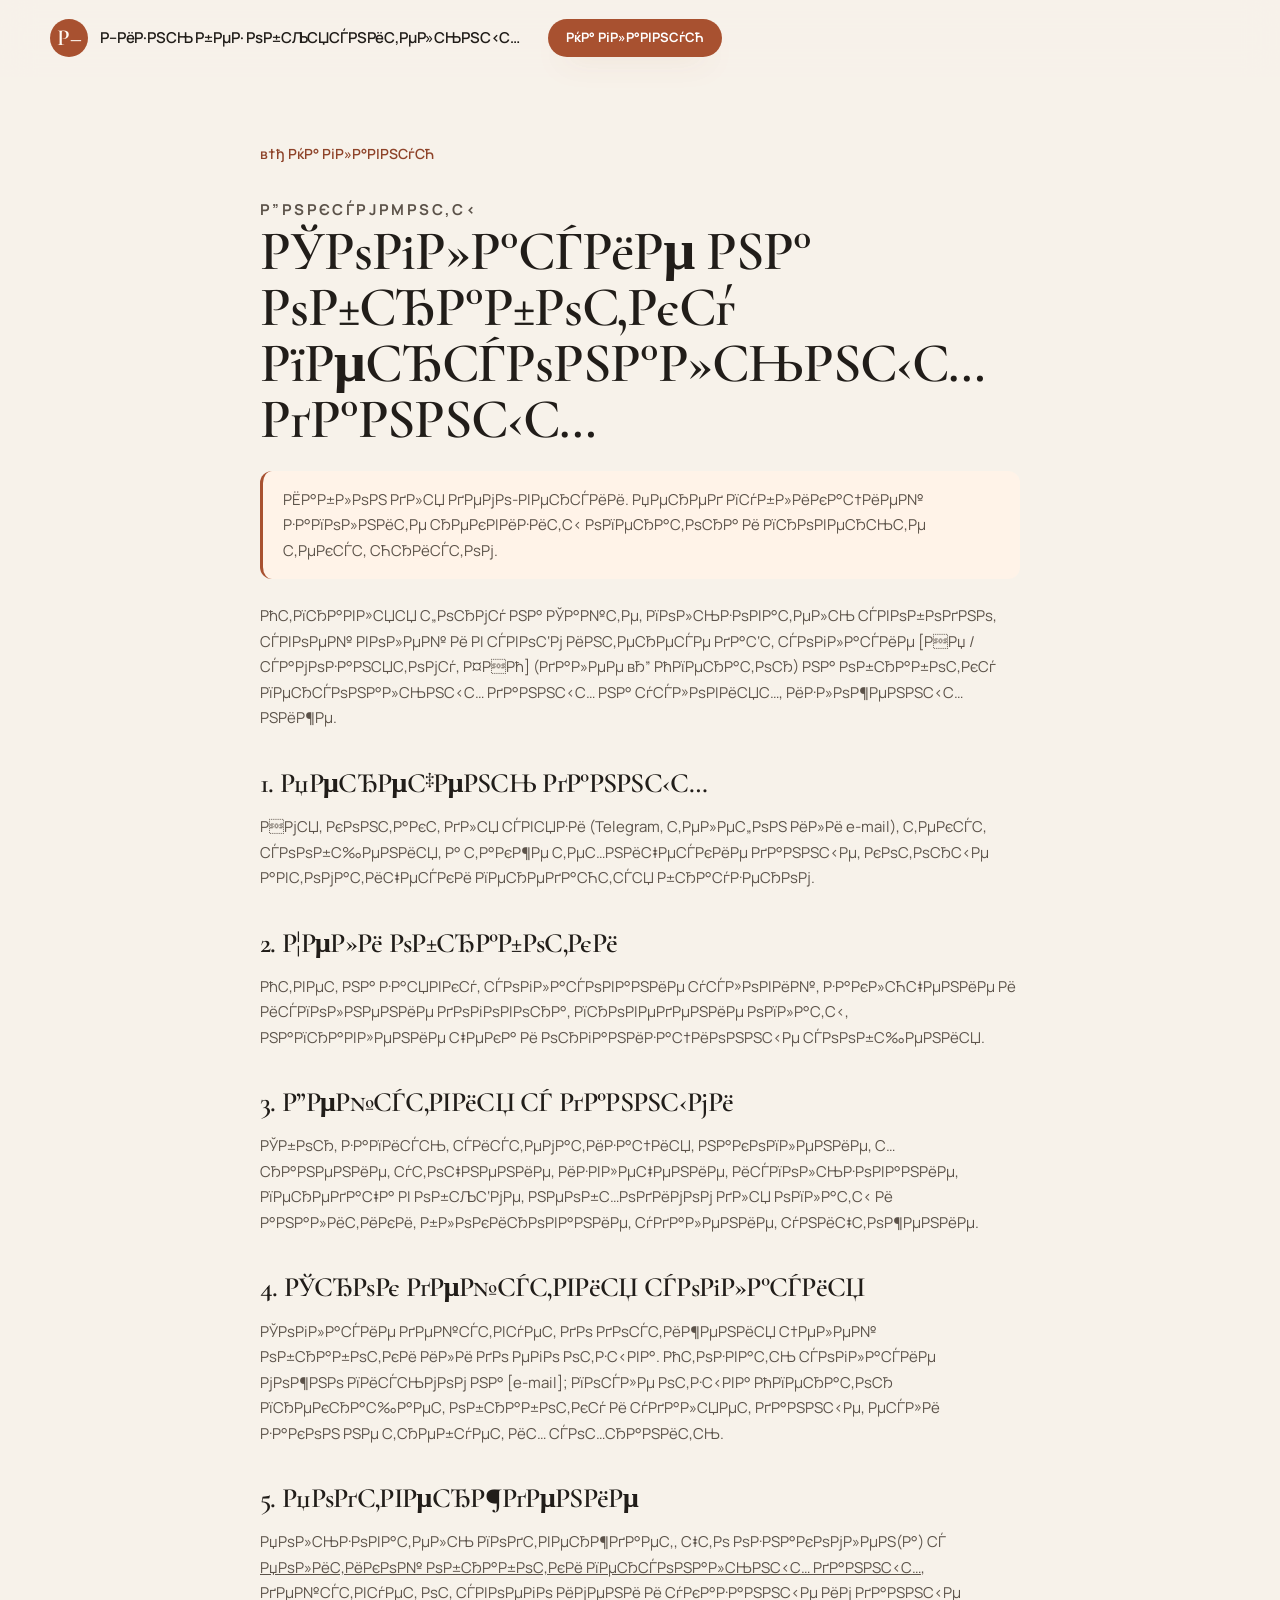
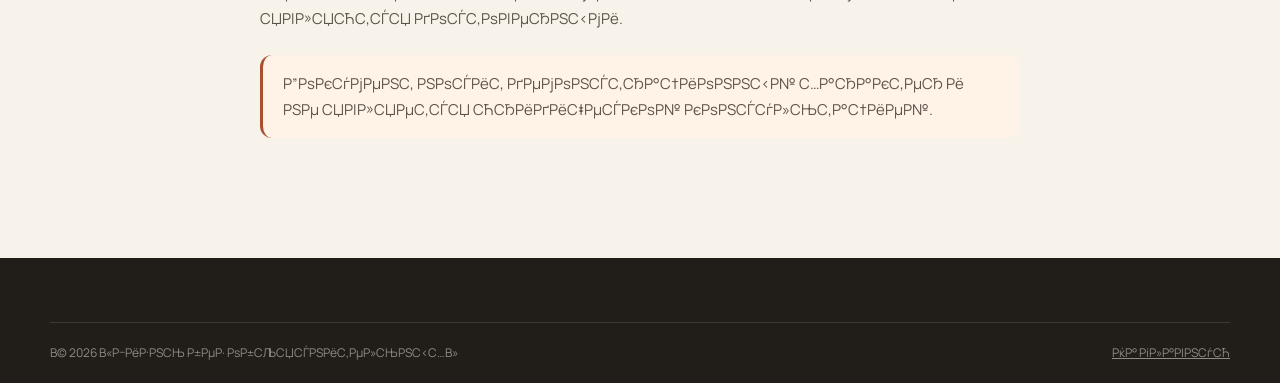
==== legal/consent.html @ 818deae6 "Add consent page" ====
<!doctype html>
<html lang="ru">
<head>
  <meta charset="utf-8">
  <meta name="viewport" content="width=device-width, initial-scale=1">
  <title>РЎРѕРіР»Р°СЃРёРµ РЅР° РѕР±СЂР°Р±РѕС‚РєСѓ РїРµСЂСЃРѕРЅР°Р»СЊРЅС‹С… РґР°РЅРЅС‹С… вЂ” Р–РёР·РЅСЊ Р±РµР· РѕР±СЉСЏСЃРЅРёС‚РµР»СЊРЅС‹С…</title>
  <meta name="robots" content="noindex, follow">
  <link rel="icon" href="data:image/svg+xml,%3Csvg xmlns='http://www.w3.org/2000/svg' viewBox='0 0 64 64'%3E%3Crect width='64' height='64' rx='16' fill='%23a85130'/%3E%3Ctext x='32' y='46' font-size='42' text-anchor='middle' fill='%23fffaf3' font-family='Georgia,serif'%3E%D0%96%3C/text%3E%3C/svg%3E">
  <link rel="preconnect" href="https://fonts.googleapis.com">
  <link rel="preconnect" href="https://fonts.gstatic.com" crossorigin>
  <link href="https://fonts.googleapis.com/css2?family=Cormorant+Garamond:ital,wght@0,500;0,600;0,700;1,500;1,600&family=Manrope:wght@400;500;600;700&display=swap" rel="stylesheet">
  <link rel="stylesheet" href="../styles.css">
</head>
<body>
  <header class="site-header">
    <div class="container header-inner">
      <a class="brand" href="../index.html">
        <span class="brand-mark" aria-hidden="true">Р–</span>
        <span class="brand-text">Р–РёР·РЅСЊ Р±РµР· РѕР±СЉСЏСЃРЅРёС‚РµР»СЊРЅС‹С…</span>
      </a>
      <a class="btn btn-small" href="../index.html">РќР° РіР»Р°РІРЅСѓСЋ</a>
    </div>
  </header>

  <main id="main">
    <div class="container legal-page">
      <a class="legal-back" href="../index.html">в†ђ РќР° РіР»Р°РІРЅСѓСЋ</a>
      <p class="eyebrow">Р”РѕРєСѓРјРµРЅС‚С‹</p>
      <h1>РЎРѕРіР»Р°СЃРёРµ РЅР° РѕР±СЂР°Р±РѕС‚РєСѓ РїРµСЂСЃРѕРЅР°Р»СЊРЅС‹С… РґР°РЅРЅС‹С…</h1>

      <p class="legal-note">РЁР°Р±Р»РѕРЅ РґР»СЏ РґРµРјРѕ-РІРµСЂСЃРёРё. РџРµСЂРµРґ РїСѓР±Р»РёРєР°С†РёРµР№ Р·Р°РїРѕР»РЅРёС‚Рµ СЂРµРєРІРёР·РёС‚С‹ РѕРїРµСЂР°С‚РѕСЂР° Рё РїСЂРѕРІРµСЂСЊС‚Рµ С‚РµРєСЃС‚ СЋСЂРёСЃС‚РѕРј.</p>

      <p>РћС‚РїСЂР°РІР»СЏСЏ С„РѕСЂРјСѓ РЅР° РЎР°Р№С‚Рµ, РїРѕР»СЊР·РѕРІР°С‚РµР»СЊ СЃРІРѕР±РѕРґРЅРѕ, СЃРІРѕРµР№ РІРѕР»РµР№ Рё РІ СЃРІРѕС‘Рј РёРЅС‚РµСЂРµСЃРµ РґР°С‘С‚ СЃРѕРіР»Р°СЃРёРµ [РРџ / СЃР°РјРѕР·Р°РЅСЏС‚РѕРјСѓ, Р¤РРћ] (РґР°Р»РµРµ вЂ” РћРїРµСЂР°С‚РѕСЂ) РЅР° РѕР±СЂР°Р±РѕС‚РєСѓ РїРµСЂСЃРѕРЅР°Р»СЊРЅС‹С… РґР°РЅРЅС‹С… РЅР° СѓСЃР»РѕРІРёСЏС…, РёР·Р»РѕР¶РµРЅРЅС‹С… РЅРёР¶Рµ.</p>

      <h2>1. РџРµСЂРµС‡РµРЅСЊ РґР°РЅРЅС‹С…</h2>
      <p>РРјСЏ, РєРѕРЅС‚Р°РєС‚ РґР»СЏ СЃРІСЏР·Рё (Telegram, С‚РµР»РµС„РѕРЅ РёР»Рё e-mail), С‚РµРєСЃС‚ СЃРѕРѕР±С‰РµРЅРёСЏ, Р° С‚Р°РєР¶Рµ С‚РµС…РЅРёС‡РµСЃРєРёРµ РґР°РЅРЅС‹Рµ, РєРѕС‚РѕСЂС‹Рµ Р°РІС‚РѕРјР°С‚РёС‡РµСЃРєРё РїРµСЂРµРґР°СЋС‚СЃСЏ Р±СЂР°СѓР·РµСЂРѕРј.</p>

      <h2>2. Р¦РµР»Рё РѕР±СЂР°Р±РѕС‚РєРё</h2>
      <p>РћС‚РІРµС‚ РЅР° Р·Р°СЏРІРєСѓ, СЃРѕРіР»Р°СЃРѕРІР°РЅРёРµ СѓСЃР»РѕРІРёР№, Р·Р°РєР»СЋС‡РµРЅРёРµ Рё РёСЃРїРѕР»РЅРµРЅРёРµ РґРѕРіРѕРІРѕСЂР°, РїСЂРѕРІРµРґРµРЅРёРµ РѕРїР»Р°С‚С‹, РЅР°РїСЂР°РІР»РµРЅРёРµ С‡РµРєР° Рё РѕСЂРіР°РЅРёР·Р°С†РёРѕРЅРЅС‹Рµ СЃРѕРѕР±С‰РµРЅРёСЏ.</p>

      <h2>3. Р”РµР№СЃС‚РІРёСЏ СЃ РґР°РЅРЅС‹РјРё</h2>
      <p>РЎР±РѕСЂ, Р·Р°РїРёСЃСЊ, СЃРёСЃС‚РµРјР°С‚РёР·Р°С†РёСЏ, РЅР°РєРѕРїР»РµРЅРёРµ, С…СЂР°РЅРµРЅРёРµ, СѓС‚РѕС‡РЅРµРЅРёРµ, РёР·РІР»РµС‡РµРЅРёРµ, РёСЃРїРѕР»СЊР·РѕРІР°РЅРёРµ, РїРµСЂРµРґР°С‡Р° РІ РѕР±СЉС‘РјРµ, РЅРµРѕР±С…РѕРґРёРјРѕРј РґР»СЏ РѕРїР»Р°С‚С‹ Рё Р°РЅР°Р»РёС‚РёРєРё, Р±Р»РѕРєРёСЂРѕРІР°РЅРёРµ, СѓРґР°Р»РµРЅРёРµ, СѓРЅРёС‡С‚РѕР¶РµРЅРёРµ.</p>

      <h2>4. РЎСЂРѕРє РґРµР№СЃС‚РІРёСЏ СЃРѕРіР»Р°СЃРёСЏ</h2>
      <p>РЎРѕРіР»Р°СЃРёРµ РґРµР№СЃС‚РІСѓРµС‚ РґРѕ РґРѕСЃС‚РёР¶РµРЅРёСЏ С†РµР»РµР№ РѕР±СЂР°Р±РѕС‚РєРё РёР»Рё РґРѕ РµРіРѕ РѕС‚Р·С‹РІР°. РћС‚РѕР·РІР°С‚СЊ СЃРѕРіР»Р°СЃРёРµ РјРѕР¶РЅРѕ РїРёСЃСЊРјРѕРј РЅР° [e-mail]; РїРѕСЃР»Рµ РѕС‚Р·С‹РІР° РћРїРµСЂР°С‚РѕСЂ РїСЂРµРєСЂР°С‰Р°РµС‚ РѕР±СЂР°Р±РѕС‚РєСѓ Рё СѓРґР°Р»СЏРµС‚ РґР°РЅРЅС‹Рµ, РµСЃР»Рё Р·Р°РєРѕРЅ РЅРµ С‚СЂРµР±СѓРµС‚ РёС… СЃРѕС…СЂР°РЅРёС‚СЊ.</p>

      <h2>5. РџРѕРґС‚РІРµСЂР¶РґРµРЅРёРµ</h2>
      <p>РџРѕР»СЊР·РѕРІР°С‚РµР»СЊ РїРѕРґС‚РІРµСЂР¶РґР°РµС‚, С‡С‚Рѕ РѕР·РЅР°РєРѕРјР»РµРЅ(Р°) СЃ <a href="privacy.html">РџРѕР»РёС‚РёРєРѕР№ РѕР±СЂР°Р±РѕС‚РєРё РїРµСЂСЃРѕРЅР°Р»СЊРЅС‹С… РґР°РЅРЅС‹С…</a>, РґРµР№СЃС‚РІСѓРµС‚ РѕС‚ СЃРІРѕРµРіРѕ РёРјРµРЅРё Рё СѓРєР°Р·Р°РЅРЅС‹Рµ РёРј РґР°РЅРЅС‹Рµ СЏРІР»СЏСЋС‚СЃСЏ РґРѕСЃС‚РѕРІРµСЂРЅС‹РјРё.</p>

      <p class="legal-note">Р”РѕРєСѓРјРµРЅС‚ РЅРѕСЃРёС‚ РґРµРјРѕРЅСЃС‚СЂР°С†РёРѕРЅРЅС‹Р№ С…Р°СЂР°РєС‚РµСЂ Рё РЅРµ СЏРІР»СЏРµС‚СЃСЏ СЋСЂРёРґРёС‡РµСЃРєРѕР№ РєРѕРЅСЃСѓР»СЊС‚Р°С†РёРµР№.</p>
    </div>
  </main>

  <footer class="site-footer">
    <div class="container footer-bottom">
      <p>В© 2026 В«Р–РёР·РЅСЊ Р±РµР· РѕР±СЉСЏСЃРЅРёС‚РµР»СЊРЅС‹С…В»</p>
      <p><a href="../index.html">РќР° РіР»Р°РІРЅСѓСЋ</a></p>
    </div>
  </footer>
</body>
</html>
---- styles.css ----
:root {
  --bg: #f7f2ea;
  --bg-soft: #efe6da;
  --cream: #fffaf3;
  --ink: #211d19;
  --ink-soft: #5c534a;
  --line: rgba(33, 29, 25, 0.14);
  --accent: #a85130;
  --accent-dark: #8e4329;
  --accent-soft: #e7b69f;
  --sage: #6f7f68;
  --radius: 28px;
  --shadow: 0 30px 80px -40px rgba(33, 29, 25, 0.5);
  --font-display: "Cormorant Garamond", Georgia, "Times New Roman", serif;
  --font-body: "Manrope", "Segoe UI", system-ui, -apple-system, sans-serif;
}

*,
*::before,
*::after {
  box-sizing: border-box;
}

html {
  scroll-behavior: smooth;
}

body {
  margin: 0;
  background: var(--bg);
  color: var(--ink);
  font-family: var(--font-body);
  font-size: 16px;
  line-height: 1.6;
  -webkit-font-smoothing: antialiased;
  text-rendering: optimizeLegibility;
}

img,
svg {
  display: block;
  max-width: 100%;
}

a {
  color: inherit;
}

button,
input,
textarea {
  font: inherit;
}

:focus-visible {
  outline: 2px solid var(--accent);
  outline-offset: 3px;
}

::selection {
  background: var(--accent-soft);
  color: var(--ink);
}

.skip-link {
  position: absolute;
  top: -100px;
  left: 24px;
  z-index: 100;
  padding: 12px 18px;
  border-radius: 999px;
  background: var(--ink);
  color: var(--cream);
  font-size: 14px;
  text-decoration: none;
}

.skip-link:focus {
  top: 16px;
}

.demo-bar {
  padding: 8px 16px;
  background: var(--ink);
  color: rgba(255, 250, 243, 0.82);
  font-size: 12px;
  letter-spacing: 0.04em;
  text-align: center;
}

.container {
  width: min(1180px, calc(100% - 48px));
  margin-inline: auto;
}

/* Header */

.site-header {
  position: sticky;
  top: 0;
  z-index: 50;
  background: rgba(247, 242, 234, 0.86);
  border-bottom: 1px solid transparent;
  backdrop-filter: blur(16px);
  transition: border-color 0.25s ease, box-shadow 0.25s ease;
}

.site-header.is-scrolled {
  border-color: var(--line);
  box-shadow: 0 14px 34px -28px rgba(33, 29, 25, 0.55);
}

.header-inner {
  display: flex;
  align-items: center;
  gap: 28px;
  min-height: 76px;
}

.brand {
  display: inline-flex;
  align-items: center;
  gap: 12px;
  text-decoration: none;
  flex: 0 0 auto;
}

.brand-mark {
  display: grid;
  place-items: center;
  width: 38px;
  height: 38px;
  border-radius: 50%;
  background: var(--accent);
  color: var(--cream);
  font-family: var(--font-display);
  font-size: 23px;
  font-weight: 600;
  line-height: 1;
}

.brand-text {
  font-size: 15px;
  font-weight: 600;
  letter-spacing: -0.01em;
}

.nav {
  display: flex;
  align-items: center;
  gap: 24px;
  margin-left: auto;
  font-size: 14px;
  color: var(--ink-soft);
}

.nav a {
  text-decoration: none;
  transition: color 0.2s ease;
}

.nav a:hover {
  color: var(--ink);
}

.header-cta {
  margin-left: 4px;
}

.menu-toggle {
  display: none;
  margin-left: auto;
  padding: 10px 16px;
  border: 1px solid var(--line);
  border-radius: 999px;
  background: transparent;
  color: var(--ink);
  font-size: 13px;
  font-weight: 600;
  cursor: pointer;
}

/* Buttons and links */

.btn {
  display: inline-flex;
  align-items: center;
  justify-content: center;
  gap: 8px;
  padding: 16px 26px;
  border: 0;
  border-radius: 999px;
  background: var(--accent);
  color: #fff;
  font-size: 15px;
  font-weight: 700;
  line-height: 1.2;
  text-align: center;
  text-decoration: none;
  cursor: pointer;
  box-shadow: 0 14px 30px -18px rgba(168, 81, 48, 0.8);
  transition: background 0.2s ease, transform 0.2s ease, box-shadow 0.2s ease;
}

.btn:hover {
  background: var(--accent-dark);
  transform: translateY(-1px);
}

.btn:disabled {
  opacity: 0.42;
  cursor: not-allowed;
  transform: none;
  box-shadow: none;
}

.btn-small {
  padding: 11px 18px;
  font-size: 13px;
}

.btn-full {
  width: 100%;
}

.link-arrow {
  display: inline-flex;
  align-items: center;
  gap: 8px;
  padding-bottom: 2px;
  border-bottom: 1px solid transparent;
  font-size: 14px;
  font-weight: 600;
  text-decoration: none;
  transition: color 0.2s ease, border-color 0.2s ease;
}

.link-arrow span {
  transition: transform 0.2s ease;
}

.link-arrow:hover {
  color: var(--accent-dark);
  border-color: var(--accent-dark);
}

.link-arrow:hover span {
  transform: translateX(3px);
}

/* Typography */

.eyebrow {
  margin: 0;
  color: var(--accent-dark);
  font-size: 12px;
  font-weight: 700;
  letter-spacing: 0.16em;
  text-transform: uppercase;
}

h1,
h2,
h3 {
  font-family: var(--font-display);
  font-weight: 600;
}

h2 {
  margin: 10px 0 0;
  font-size: clamp(36px, 4.6vw, 60px);
  line-height: 1.02;
  letter-spacing: -0.025em;
}

/* Hero */

.hero {
  position: relative;
  overflow: hidden;
  padding: clamp(48px, 7vw, 88px) 0 clamp(64px, 9vw, 112px);
}

.hero-bg {
  position: absolute;
  inset: 0;
  background:
    radial-gradient(58% 58% at 78% 18%, rgba(201, 111, 74, 0.16), transparent 70%),
    radial-gradient(52% 52% at 16% 0%, rgba(111, 127, 104, 0.14), transparent 70%),
    linear-gradient(180deg, #f7f2ea 0%, #f2ebdf 100%);
}

.hero-grid {
  position: relative;
  display: grid;
  grid-template-columns: 1.05fr 0.95fr;
  gap: 48px;
  align-items: center;
}

h1 {
  margin: 16px 0 24px;
  font-size: clamp(52px, 8.5vw, 112px);
  line-height: 0.88;
  letter-spacing: -0.035em;
}

h1 em {
  color: var(--accent);
  font-style: italic;
}

.lead {
  max-width: 36ch;
  margin: 0;
  color: var(--ink-soft);
  font-size: clamp(18px, 2vw, 22px);
  line-height: 1.55;
}

.hero-actions {
  display: flex;
  flex-wrap: wrap;
  align-items: center;
  gap: 20px;
  margin: 32px 0 28px;
}

.hero-notes {
  display: flex;
  flex-wrap: wrap;
  gap: 8px 20px;
  margin: 0;
  padding: 0;
  list-style: none;
  color: var(--ink-soft);
  font-size: 13px;
}

.hero-notes li::before {
  content: "";
  display: inline-block;
  width: 5px;
  height: 5px;
  margin-right: 8px;
  border-radius: 50%;
  background: var(--sage);
  vertical-align: middle;
}

.hero-art {
  position: relative;
  display: flex;
  align-items: center;
  justify-content: center;
  min-height: 560px;
}

.portrait-card {
  position: relative;
  z-index: 2;
  width: min(342px, 84%);
  overflow: hidden;
  border-radius: 180px 180px 28px 28px;
  background: var(--cream);
  box-shadow: var(--shadow);
  transform: rotate(2deg);
}

.portrait-placeholder {
  position: relative;
  aspect-ratio: 3 / 4;
  background: #e9d9c6;
}

.portrait-placeholder svg {
  width: 100%;
  height: 100%;
  object-fit: cover;
}

.placeholder-label {
  position: absolute;
  bottom: 16px;
  left: 50%;
  padding: 6px 10px;
  border-radius: 999px;
  background: rgba(255, 250, 243, 0.72);
  color: rgba(33, 29, 25, 0.55);
  font-size: 10px;
  letter-spacing: 0.12em;
  text-transform: uppercase;
  white-space: nowrap;
  transform: translateX(-50%);
  backdrop-filter: blur(6px);
}

.portrait-caption {
  display: grid;
  gap: 2px;
  padding: 18px 22px;
  background: var(--cream);
}

.portrait-caption strong {
  font-family: var(--font-display);
  font-size: 22px;
  font-weight: 600;
}

.portrait-caption span {
  color: var(--ink-soft);
  font-size: 11px;
  letter-spacing: 0.08em;
  text-transform: uppercase;
}

.quote-card {
  position: absolute;
  top: 47%;
  bottom: auto;
  left: -12%;
  z-index: 3;
  width: min(260px, 72%);
  margin: 0;
  padding: 20px 22px;
  border: 1px solid var(--line);
  border-radius: 20px;
  background: #fffdf8;
  box-shadow: 0 20px 50px -30px rgba(33, 29, 25, 0.5);
  transform: rotate(-3deg);
}

.quote-card blockquote {
  margin: 0;
  font-family: var(--font-display);
  font-size: 21px;
  font-style: italic;
  line-height: 1.25;
}

.orb {
  position: absolute;
  border-radius: 50%;
  filter: blur(22px);
  opacity: 0.55;
}

.orb-1 {
  top: 18px;
  right: 0;
  width: 220px;
  height: 220px;
  background: radial-gradient(circle at 30% 30%, #e7b69f, #c96f4a);
}

.orb-2 {
  right: 36px;
  bottom: 44px;
  width: 160px;
  height: 160px;
  background: radial-gradient(circle at 30% 30%, #b9c4b1, #6f7f68);
  opacity: 0.45;
}

/* Sections */

.section {
  padding: clamp(64px, 8vw, 104px) 0;
  scroll-margin-top: 76px;
}

.section-tinted {
  background: var(--bg-soft);
}

.section-dark {
  background: var(--ink);
  color: var(--cream);
}

.section-dark .eyebrow {
  color: var(--accent-soft);
}

.section-dark h2 {
  color: var(--cream);
}

.section-head {
  max-width: 760px;
  margin-bottom: 48px;
}

.section-note {
  margin: 16px 0 0;
  color: var(--ink-soft);
  font-size: 15px;
  line-height: 1.6;
}

/* Cards */

.cards-4 {
  display: grid;
  grid-template-columns: repeat(4, 1fr);
  gap: 16px;
}

.card {
  display: flex;
  flex-direction: column;
  justify-content: space-between;
  min-height: 190px;
  padding: 26px 24px 28px;
  border: 1px solid var(--line);
  border-radius: 24px;
  background: var(--cream);
  transition: transform 0.25s ease, box-shadow 0.25s ease;
}

.card:hover {
  transform: translateY(-4px);
  box-shadow: 0 24px 50px -36px rgba(33, 29, 25, 0.5);
}

.card-number {
  color: var(--accent);
  font-family: var(--font-display);
  font-size: 14px;
  font-weight: 700;
  letter-spacing: 0.08em;
}

.card p {
  margin: 20px 0 0;
  font-size: 16px;
  line-height: 1.5;
}

/* Split */

.split {
  display: grid;
  grid-template-columns: 0.9fr 1.1fr;
  gap: clamp(32px, 6vw, 80px);
  align-items: start;
}

.prose p {
  margin: 0 0 20px;
  color: var(--ink-soft);
  font-size: 18px;
  line-height: 1.7;
}

.prose p:first-child {
  color: var(--ink);
  font-size: 20px;
}

.prose p:last-child {
  margin-bottom: 0;
}

/* Steps */

.steps {
  display: grid;
  grid-template-columns: repeat(4, 1fr);
  gap: 24px;
  margin: 0;
  padding: 0;
  list-style: none;
}

.step {
  padding-top: 20px;
  border-top: 1px solid var(--line);
}

.step-number {
  color: var(--accent);
  font-family: var(--font-display);
  font-size: 15px;
  font-weight: 700;
}

.step h3 {
  margin: 12px 0 8px;
  font-size: 22px;
  line-height: 1.1;
}

.step p {
  margin: 0;
  color: var(--ink-soft);
  font-size: 15px;
  line-height: 1.6;
}

/* Modules */

.modules {
  border-bottom: 1px solid rgba(255, 250, 243, 0.14);
}

.module {
  display: grid;
  grid-template-columns: 80px 1fr;
  gap: 24px;
  padding: 28px 0;
  border-top: 1px solid rgba(255, 250, 243, 0.14);
}

.module-number {
  padding-top: 4px;
  color: var(--accent-soft);
  font-family: var(--font-display);
  font-size: 15px;
  font-weight: 700;
}

.module h3 {
  margin: 0 0 8px;
  color: var(--cream);
  font-size: clamp(22px, 2.4vw, 30px);
  line-height: 1.1;
  letter-spacing: -0.01em;
}

.module p {
  max-width: 60ch;
  margin: 0;
  color: rgba(255, 250, 243, 0.68);
  font-size: 16px;
  line-height: 1.6;
}

/* Format */

.format-grid {
  display: grid;
  grid-template-columns: 1.05fr 0.95fr;
  gap: clamp(32px, 5vw, 72px);
  align-items: start;
}

.format-list {
  margin: 0 0 28px;
  padding: 0;
  list-style: none;
}

.format-list li {
  display: grid;
  grid-template-columns: 180px 1fr;
  gap: 24px;
  align-items: start;
  padding: 20px 0;
  border-top: 1px solid var(--line);
}

.format-list span {
  font-family: var(--font-display);
  font-size: 22px;
  font-weight: 600;
  line-height: 1.1;
}

.format-list p {
  margin: 0;
  color: var(--ink-soft);
  font-size: 15px;
  line-height: 1.6;
}

.price-card {
  padding: clamp(24px, 4vw, 40px);
  border: 1px solid var(--line);
  border-radius: var(--radius);
  background: var(--cream);
  box-shadow: 0 30px 70px -50px rgba(33, 29, 25, 0.5);
}

.price-lead {
  margin: 8px 0 12px;
  font-family: var(--font-display);
  font-size: clamp(34px, 4vw, 48px);
  font-weight: 600;
  line-height: 1;
}

.price-note {
  margin: 0;
  color: var(--ink-soft);
  font-size: 14px;
  line-height: 1.6;
}

.price-card hr {
  margin: 26px 0;
  border: 0;
  border-top: 1px solid var(--line);
}

.price-card h3 {
  margin: 0 0 8px;
  font-size: 18px;
}

.price-card p {
  color: var(--ink-soft);
  font-size: 14px;
  line-height: 1.6;
}

.price-card .price-lead {
  margin: 8px 0 12px;
  color: var(--ink);
  font-family: var(--font-display);
  font-size: clamp(34px, 4vw, 48px);
  font-weight: 600;
  line-height: 1;
}

.price-card .price-note {
  margin: 0;
  color: var(--ink-soft);
  font-size: 14px;
  line-height: 1.6;
}

/* Checkbox and notes */

.checkbox {
  display: flex;
  gap: 10px;
  align-items: flex-start;
  margin: 18px 0 14px;
  color: var(--ink-soft);
  font-size: 13px;
  line-height: 1.5;
  cursor: pointer;
}

.checkbox input {
  flex: 0 0 auto;
  width: 18px;
  height: 18px;
  margin: 1px 0 0;
  accent-color: var(--accent);
}

.checkbox a {
  color: var(--accent-dark);
  text-underline-offset: 2px;
}

.form-note {
  margin: 12px 0 0;
  color: rgba(92, 83, 74, 0.8);
  font-size: 12px;
  line-height: 1.5;
}

/* Author */

.author-grid {
  display: grid;
  grid-template-columns: 0.8fr 1.2fr;
  gap: clamp(32px, 6vw, 80px);
  align-items: center;
}

.author-photo {
  position: relative;
  width: min(360px, 100%);
  overflow: hidden;
  border-radius: 24px;
  background: #d9c7b0;
  box-shadow: var(--shadow);
  aspect-ratio: 4 / 5;
}

.author-photo svg {
  width: 100%;
  height: 100%;
}

.author-copy h2 {
  margin-top: 10px;
  margin-bottom: 8px;
}

.author-lead {
  margin: 0 0 16px;
  color: var(--ink);
  font-size: 20px;
  line-height: 1.6;
}

.author-copy > p {
  color: var(--ink-soft);
  font-size: 16px;
  line-height: 1.7;
}

.author-tags {
  display: flex;
  flex-wrap: wrap;
  gap: 8px;
  margin-top: 24px;
}

.author-tags span {
  padding: 8px 14px;
  border: 1px solid var(--line);
  border-radius: 999px;
  background: rgba(255, 255, 255, 0.4);
  color: var(--ink-soft);
  font-size: 11px;
  letter-spacing: 0.06em;
  text-transform: uppercase;
}

/* FAQ */

.faq-grid {
  display: grid;
  grid-template-columns: 0.8fr 1.2fr;
  gap: clamp(32px, 6vw, 80px);
  align-items: start;
}

.faq-list details {
  padding: 8px 0;
  border-top: 1px solid var(--line);
}

.faq-list details:last-child {
  border-bottom: 1px solid var(--line);
}

.faq-list summary {
  display: flex;
  gap: 16px;
  align-items: center;
  justify-content: space-between;
  padding: 18px 0;
  color: var(--ink);
  font-size: 17px;
  font-weight: 600;
  cursor: pointer;
  list-style: none;
}

.faq-list summary::-webkit-details-marker {
  display: none;
}

.faq-list summary::after {
  content: "+";
  color: var(--accent);
  font-size: 24px;
  font-weight: 400;
  line-height: 1;
}

.faq-list details[open] summary::after {
  content: "−";
}

.faq-list details p {
  max-width: 60ch;
  margin: 0 0 18px;
  color: var(--ink-soft);
  font-size: 15px;
  line-height: 1.65;
}

/* Signup */

.section-signup {
  background: linear-gradient(180deg, #efe6da 0%, #f7f2ea 100%);
}

.signup-grid {
  display: grid;
  grid-template-columns: 0.9fr 1.1fr;
  gap: clamp(32px, 6vw, 72px);
  align-items: start;
}

.lead-small {
  max-width: 34ch;
  margin: 20px 0 0;
  color: var(--ink-soft);
  font-size: 18px;
  line-height: 1.6;
}

.signup-points {
  display: grid;
  gap: 10px;
  margin: 28px 0 0;
  padding: 0;
  color: var(--ink-soft);
  font-size: 14px;
  list-style: none;
}

.signup-points li::before {
  content: "—";
  margin-right: 10px;
  color: var(--accent);
}

.signup-form {
  padding: clamp(24px, 4vw, 40px);
  border: 1px solid var(--line);
  border-radius: var(--radius);
  background: var(--cream);
  box-shadow: var(--shadow);
}

.field {
  margin-bottom: 18px;
}

.field label {
  display: block;
  margin-bottom: 8px;
  color: var(--ink);
  font-size: 13px;
  font-weight: 600;
}

.optional {
  margin-left: 4px;
  color: var(--ink-soft);
  font-size: 11px;
  font-weight: 400;
}

.field input,
.field textarea {
  width: 100%;
  padding: 14px 16px;
  border: 1px solid var(--line);
  border-radius: 14px;
  background: #fffdf9;
  color: var(--ink);
  font-size: 15px;
  outline: none;
  transition: border-color 0.2s ease, box-shadow 0.2s ease;
}

.field textarea {
  min-height: 96px;
  resize: vertical;
}

.field input::placeholder,
.field textarea::placeholder {
  color: rgba(92, 83, 74, 0.55);
}

.field input:focus,
.field textarea:focus {
  border-color: var(--accent);
  box-shadow: 0 0 0 3px rgba(168, 81, 48, 0.14);
}

.form-success {
  margin-top: 18px;
  padding: 18px 20px;
  border: 1px solid #c9d6c1;
  border-radius: 16px;
  background: #eef3ea;
  color: #3f4d3a;
}

.form-success strong {
  display: block;
  margin-bottom: 4px;
}

.form-success p {
  margin: 0;
  font-size: 13px;
  line-height: 1.5;
}

/* Footer */

.site-footer {
  padding-top: 64px;
  background: var(--ink);
  color: var(--cream);
}

.footer-grid {
  display: grid;
  grid-template-columns: 1.3fr 1fr 1fr;
  gap: 40px;
  padding-bottom: 48px;
}

.footer-brand .brand-mark {
  margin-bottom: 16px;
}

.footer-brand p {
  max-width: 34ch;
  margin: 0;
  color: rgba(255, 250, 243, 0.72);
  font-size: 14px;
  line-height: 1.6;
}

.footer-brand .footer-small {
  margin-top: 12px;
  color: rgba(255, 250, 243, 0.62);
  font-size: 12px;
}

.footer-nav,
.footer-legal {
  display: grid;
  gap: 10px;
  align-content: start;
}

.footer-nav a,
.footer-legal a {
  color: rgba(255, 250, 243, 0.78);
  font-size: 14px;
  text-decoration: none;
  transition: color 0.2s ease;
}

.footer-nav a:hover,
.footer-legal a:hover {
  color: #fff;
}

.footer-bottom {
  display: flex;
  flex-wrap: wrap;
  gap: 16px;
  justify-content: space-between;
  padding: 20px 0;
  border-top: 1px solid rgba(255, 255, 255, 0.12);
  color: rgba(255, 250, 243, 0.5);
  font-size: 12px;
}

.footer-bottom p {
  margin: 0;
}

/* Reveal animation */

html.js .reveal {
  opacity: 0;
  transform: translateY(24px);
  transition: opacity 0.7s ease, transform 0.7s cubic-bezier(0.2, 0.7, 0.2, 1);
}

html.js .reveal.is-visible {
  opacity: 1;
  transform: none;
}

@media (prefers-reduced-motion: reduce) {
  html {
    scroll-behavior: auto;
  }

  html.js .reveal {
    opacity: 1;
    transform: none;
    transition: none;
  }

  .btn,
  .card,
  .link-arrow span {
    transition: none;
  }
}

/* Legal pages */

.legal-page {
  max-width: 760px;
  padding: 64px 0 96px;
}

.legal-back {
  display: inline-flex;
  margin-bottom: 32px;
  color: var(--accent-dark);
  font-size: 14px;
  font-weight: 600;
  text-decoration: none;
}

.legal-page h1 {
  margin: 0 0 24px;
  font-family: var(--font-display);
  font-size: clamp(36px, 5vw, 56px);
  line-height: 1;
  letter-spacing: -0.02em;
}

.legal-page h2 {
  margin: 36px 0 12px;
  font-family: var(--font-display);
  font-size: 28px;
  line-height: 1.15;
}

.legal-page p,
.legal-page li {
  color: var(--ink-soft);
  font-size: 15px;
  line-height: 1.7;
}

.legal-page ul,
.legal-page ol {
  padding-left: 22px;
}

.legal-note {
  margin: 24px 0;
  padding: 16px 20px;
  border-left: 3px solid var(--accent);
  border-radius: 12px;
  background: #fff3e8;
  color: var(--ink);
  font-size: 14px;
  line-height: 1.6;
}

/* Responsive */

@media (max-width: 1100px) {
  .cards-4 {
    grid-template-columns: repeat(2, 1fr);
  }

  .steps {
    grid-template-columns: repeat(2, 1fr);
  }
}

@media (max-width: 980px) {
  .hero-grid,
  .split,
  .format-grid,
  .author-grid,
  .faq-grid,
  .signup-grid {
    grid-template-columns: 1fr;
  }

  .hero-art {
    min-height: 520px;
    margin-top: 8px;
  }

  .quote-card {
    top: 42%;
    left: 0;
  }

  .author-photo {
    width: min(320px, 80%);
  }

  .footer-grid {
    grid-template-columns: 1fr 1fr;
  }
}

@media (max-width: 900px) {
  .nav {
    position: absolute;
    top: 100%;
    right: 0;
    left: 0;
    display: none;
    flex-direction: column;
    align-items: flex-start;
    gap: 0;
    margin: 0;
    padding: 8px 24px 20px;
    border-bottom: 1px solid var(--line);
    background: var(--cream);
    box-shadow: 0 24px 40px -30px rgba(33, 29, 25, 0.4);
  }

  .nav.is-open {
    display: flex;
  }

  .nav a {
    width: 100%;
    padding: 12px 0;
    border-bottom: 1px solid var(--line);
  }

  .nav a:last-child {
    border-bottom: 0;
  }

  .menu-toggle {
    display: inline-flex;
  }

  .header-cta {
    display: none;
  }
}

@media (max-width: 720px) {
  .container {
    width: calc(100% - 32px);
  }

  .header-inner {
    min-height: 68px;
  }

  .brand-text {
    font-size: 13px;
  }

  h1 {
    font-size: clamp(46px, 13vw, 72px);
  }

  .section-head {
    margin-bottom: 32px;
  }

  .cards-4,
  .steps {
    grid-template-columns: 1fr;
  }

  .card {
    min-height: 0;
  }

  .format-list li {
    grid-template-columns: 1fr;
    gap: 6px;
  }

  .module {
    grid-template-columns: 48px 1fr;
    gap: 16px;
  }

  .footer-grid {
    grid-template-columns: 1fr;
    gap: 28px;
  }

  .footer-bottom {
    flex-direction: column;
  }
}

@media (max-width: 560px) {
  .demo-bar {
    font-size: 10px;
    line-height: 1.4;
  }

  .hero {
    padding-top: 36px;
  }

  .hero-art {
    min-height: 470px;
  }

  .portrait-card {
    width: 78%;
  }

  .quote-card {
    display: none;
  }

  .orb-1 {
    width: 160px;
    height: 160px;
  }

  .orb-2 {
    width: 120px;
    height: 120px;
  }

  .hero-actions {
    align-items: flex-start;
    flex-direction: column;
  }

  .btn {
    width: 100%;
  }

  .header-cta {
    display: none;
  }

  .author-tags span {
    font-size: 10px;
  }
}
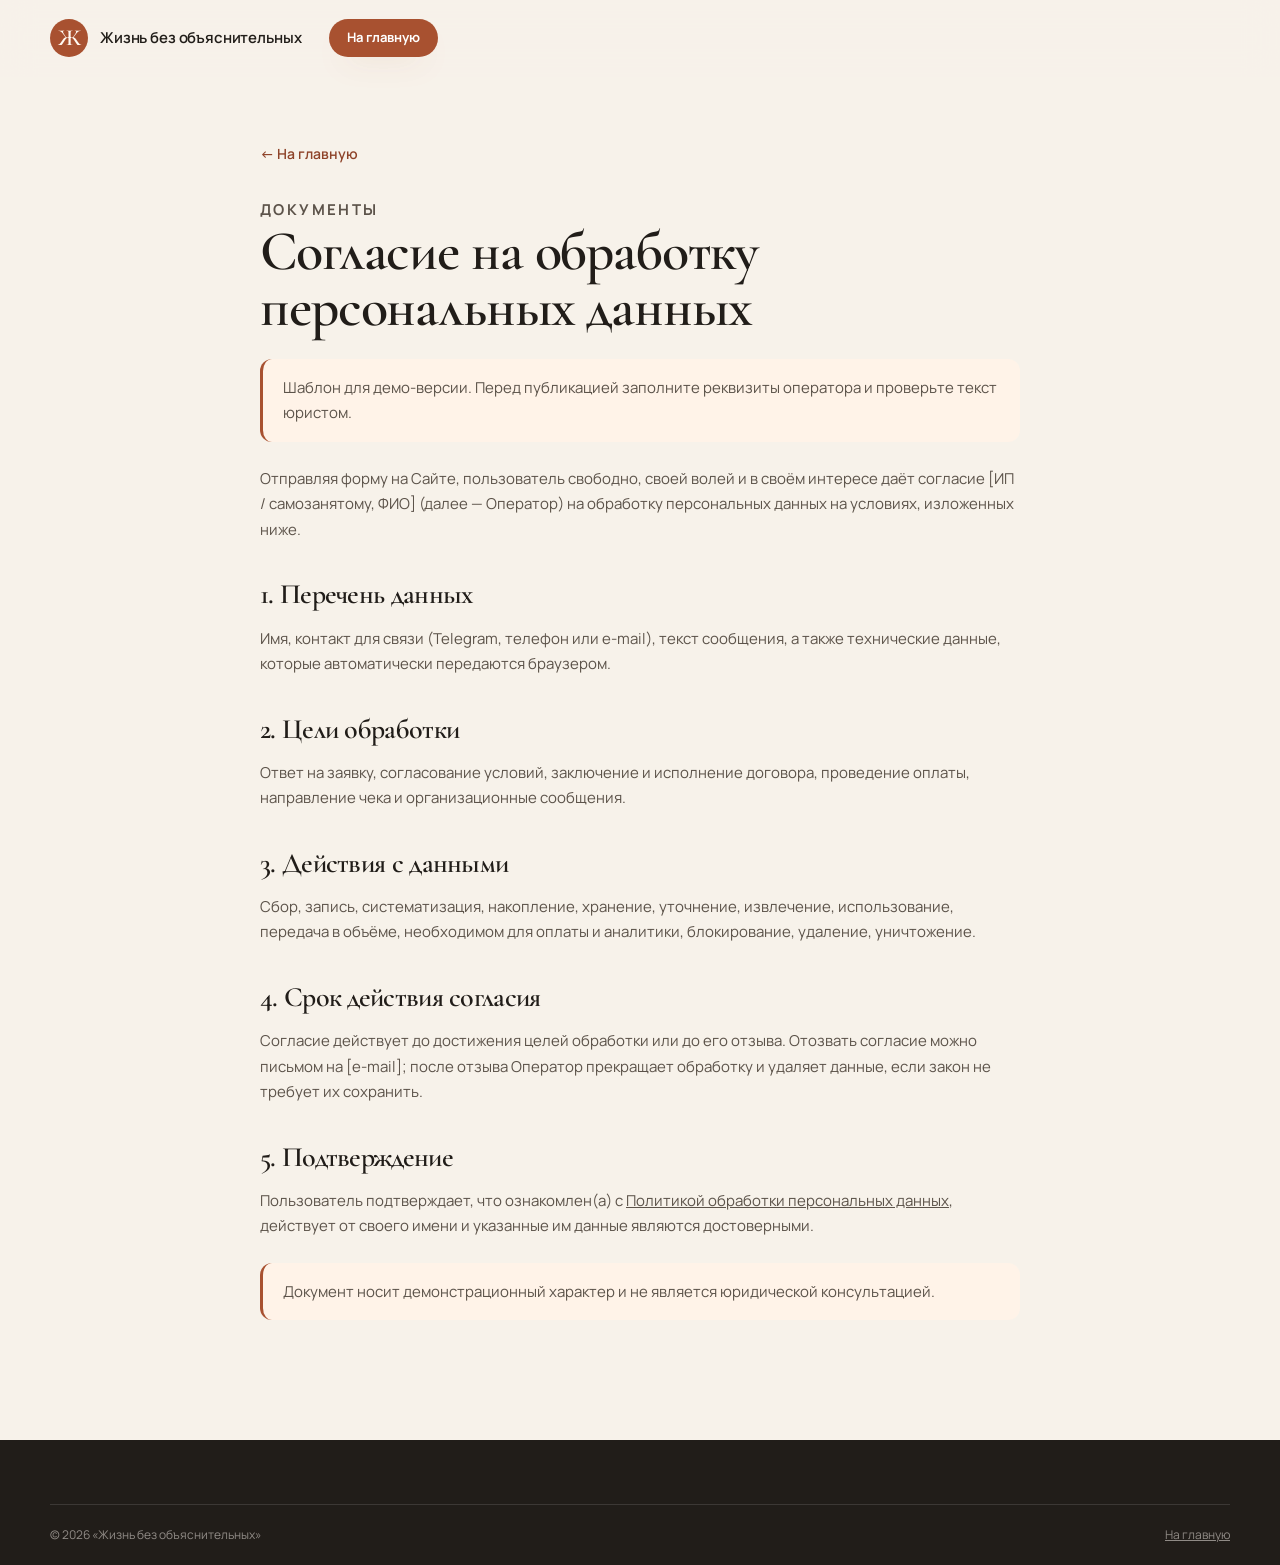
==== commit ea323b97: "Update consent.html" ====
--- a/legal/consent.html
+++ b/legal/consent.html
@@ -3,7 +3,7 @@
 <head>
   <meta charset="utf-8">
   <meta name="viewport" content="width=device-width, initial-scale=1">
-  <title>РЎРѕРіР»Р°СЃРёРµ РЅР° РѕР±СЂР°Р±РѕС‚РєСѓ РїРµСЂСЃРѕРЅР°Р»СЊРЅС‹С… РґР°РЅРЅС‹С… вЂ” Р–РёР·РЅСЊ Р±РµР· РѕР±СЉСЏСЃРЅРёС‚РµР»СЊРЅС‹С…</title>
+  <title>Согласие на обработку персональных данных — Жизнь без объяснительных</title>
   <meta name="robots" content="noindex, follow">
   <link rel="icon" href="data:image/svg+xml,%3Csvg xmlns='http://www.w3.org/2000/svg' viewBox='0 0 64 64'%3E%3Crect width='64' height='64' rx='16' fill='%23a85130'/%3E%3Ctext x='32' y='46' font-size='42' text-anchor='middle' fill='%23fffaf3' font-family='Georgia,serif'%3E%D0%96%3C/text%3E%3C/svg%3E">
   <link rel="preconnect" href="https://fonts.googleapis.com">
@@ -15,46 +15,46 @@
   <header class="site-header">
     <div class="container header-inner">
       <a class="brand" href="../index.html">
-        <span class="brand-mark" aria-hidden="true">Р–</span>
-        <span class="brand-text">Р–РёР·РЅСЊ Р±РµР· РѕР±СЉСЏСЃРЅРёС‚РµР»СЊРЅС‹С…</span>
+        <span class="brand-mark" aria-hidden="true">Ж</span>
+        <span class="brand-text">Жизнь без объяснительных</span>
       </a>
-      <a class="btn btn-small" href="../index.html">РќР° РіР»Р°РІРЅСѓСЋ</a>
+      <a class="btn btn-small" href="../index.html">На главную</a>
     </div>
   </header>
 
   <main id="main">
     <div class="container legal-page">
-      <a class="legal-back" href="../index.html">в†ђ РќР° РіР»Р°РІРЅСѓСЋ</a>
-      <p class="eyebrow">Р”РѕРєСѓРјРµРЅС‚С‹</p>
-      <h1>РЎРѕРіР»Р°СЃРёРµ РЅР° РѕР±СЂР°Р±РѕС‚РєСѓ РїРµСЂСЃРѕРЅР°Р»СЊРЅС‹С… РґР°РЅРЅС‹С…</h1>
+      <a class="legal-back" href="../index.html">← На главную</a>
+      <p class="eyebrow">Документы</p>
+      <h1>Согласие на обработку персональных данных</h1>
 
-      <p class="legal-note">РЁР°Р±Р»РѕРЅ РґР»СЏ РґРµРјРѕ-РІРµСЂСЃРёРё. РџРµСЂРµРґ РїСѓР±Р»РёРєР°С†РёРµР№ Р·Р°РїРѕР»РЅРёС‚Рµ СЂРµРєРІРёР·РёС‚С‹ РѕРїРµСЂР°С‚РѕСЂР° Рё РїСЂРѕРІРµСЂСЊС‚Рµ С‚РµРєСЃС‚ СЋСЂРёСЃС‚РѕРј.</p>
+      <p class="legal-note">Шаблон для демо-версии. Перед публикацией заполните реквизиты оператора и проверьте текст юристом.</p>
 
-      <p>РћС‚РїСЂР°РІР»СЏСЏ С„РѕСЂРјСѓ РЅР° РЎР°Р№С‚Рµ, РїРѕР»СЊР·РѕРІР°С‚РµР»СЊ СЃРІРѕР±РѕРґРЅРѕ, СЃРІРѕРµР№ РІРѕР»РµР№ Рё РІ СЃРІРѕС‘Рј РёРЅС‚РµСЂРµСЃРµ РґР°С‘С‚ СЃРѕРіР»Р°СЃРёРµ [РРџ / СЃР°РјРѕР·Р°РЅСЏС‚РѕРјСѓ, Р¤РРћ] (РґР°Р»РµРµ вЂ” РћРїРµСЂР°С‚РѕСЂ) РЅР° РѕР±СЂР°Р±РѕС‚РєСѓ РїРµСЂСЃРѕРЅР°Р»СЊРЅС‹С… РґР°РЅРЅС‹С… РЅР° СѓСЃР»РѕРІРёСЏС…, РёР·Р»РѕР¶РµРЅРЅС‹С… РЅРёР¶Рµ.</p>
+      <p>Отправляя форму на Сайте, пользователь свободно, своей волей и в своём интересе даёт согласие [ИП / самозанятому, ФИО] (далее — Оператор) на обработку персональных данных на условиях, изложенных ниже.</p>
 
-      <h2>1. РџРµСЂРµС‡РµРЅСЊ РґР°РЅРЅС‹С…</h2>
-      <p>РРјСЏ, РєРѕРЅС‚Р°РєС‚ РґР»СЏ СЃРІСЏР·Рё (Telegram, С‚РµР»РµС„РѕРЅ РёР»Рё e-mail), С‚РµРєСЃС‚ СЃРѕРѕР±С‰РµРЅРёСЏ, Р° С‚Р°РєР¶Рµ С‚РµС…РЅРёС‡РµСЃРєРёРµ РґР°РЅРЅС‹Рµ, РєРѕС‚РѕСЂС‹Рµ Р°РІС‚РѕРјР°С‚РёС‡РµСЃРєРё РїРµСЂРµРґР°СЋС‚СЃСЏ Р±СЂР°СѓР·РµСЂРѕРј.</p>
+      <h2>1. Перечень данных</h2>
+      <p>Имя, контакт для связи (Telegram, телефон или e-mail), текст сообщения, а также технические данные, которые автоматически передаются браузером.</p>
 
-      <h2>2. Р¦РµР»Рё РѕР±СЂР°Р±РѕС‚РєРё</h2>
-      <p>РћС‚РІРµС‚ РЅР° Р·Р°СЏРІРєСѓ, СЃРѕРіР»Р°СЃРѕРІР°РЅРёРµ СѓСЃР»РѕРІРёР№, Р·Р°РєР»СЋС‡РµРЅРёРµ Рё РёСЃРїРѕР»РЅРµРЅРёРµ РґРѕРіРѕРІРѕСЂР°, РїСЂРѕРІРµРґРµРЅРёРµ РѕРїР»Р°С‚С‹, РЅР°РїСЂР°РІР»РµРЅРёРµ С‡РµРєР° Рё РѕСЂРіР°РЅРёР·Р°С†РёРѕРЅРЅС‹Рµ СЃРѕРѕР±С‰РµРЅРёСЏ.</p>
+      <h2>2. Цели обработки</h2>
+      <p>Ответ на заявку, согласование условий, заключение и исполнение договора, проведение оплаты, направление чека и организационные сообщения.</p>
 
-      <h2>3. Р”РµР№СЃС‚РІРёСЏ СЃ РґР°РЅРЅС‹РјРё</h2>
-      <p>РЎР±РѕСЂ, Р·Р°РїРёСЃСЊ, СЃРёСЃС‚РµРјР°С‚РёР·Р°С†РёСЏ, РЅР°РєРѕРїР»РµРЅРёРµ, С…СЂР°РЅРµРЅРёРµ, СѓС‚РѕС‡РЅРµРЅРёРµ, РёР·РІР»РµС‡РµРЅРёРµ, РёСЃРїРѕР»СЊР·РѕРІР°РЅРёРµ, РїРµСЂРµРґР°С‡Р° РІ РѕР±СЉС‘РјРµ, РЅРµРѕР±С…РѕРґРёРјРѕРј РґР»СЏ РѕРїР»Р°С‚С‹ Рё Р°РЅР°Р»РёС‚РёРєРё, Р±Р»РѕРєРёСЂРѕРІР°РЅРёРµ, СѓРґР°Р»РµРЅРёРµ, СѓРЅРёС‡С‚РѕР¶РµРЅРёРµ.</p>
+      <h2>3. Действия с данными</h2>
+      <p>Сбор, запись, систематизация, накопление, хранение, уточнение, извлечение, использование, передача в объёме, необходимом для оплаты и аналитики, блокирование, удаление, уничтожение.</p>
 
-      <h2>4. РЎСЂРѕРє РґРµР№СЃС‚РІРёСЏ СЃРѕРіР»Р°СЃРёСЏ</h2>
-      <p>РЎРѕРіР»Р°СЃРёРµ РґРµР№СЃС‚РІСѓРµС‚ РґРѕ РґРѕСЃС‚РёР¶РµРЅРёСЏ С†РµР»РµР№ РѕР±СЂР°Р±РѕС‚РєРё РёР»Рё РґРѕ РµРіРѕ РѕС‚Р·С‹РІР°. РћС‚РѕР·РІР°С‚СЊ СЃРѕРіР»Р°СЃРёРµ РјРѕР¶РЅРѕ РїРёСЃСЊРјРѕРј РЅР° [e-mail]; РїРѕСЃР»Рµ РѕС‚Р·С‹РІР° РћРїРµСЂР°С‚РѕСЂ РїСЂРµРєСЂР°С‰Р°РµС‚ РѕР±СЂР°Р±РѕС‚РєСѓ Рё СѓРґР°Р»СЏРµС‚ РґР°РЅРЅС‹Рµ, РµСЃР»Рё Р·Р°РєРѕРЅ РЅРµ С‚СЂРµР±СѓРµС‚ РёС… СЃРѕС…СЂР°РЅРёС‚СЊ.</p>
+      <h2>4. Срок действия согласия</h2>
+      <p>Согласие действует до достижения целей обработки или до его отзыва. Отозвать согласие можно письмом на [e-mail]; после отзыва Оператор прекращает обработку и удаляет данные, если закон не требует их сохранить.</p>
 
-      <h2>5. РџРѕРґС‚РІРµСЂР¶РґРµРЅРёРµ</h2>
-      <p>РџРѕР»СЊР·РѕРІР°С‚РµР»СЊ РїРѕРґС‚РІРµСЂР¶РґР°РµС‚, С‡С‚Рѕ РѕР·РЅР°РєРѕРјР»РµРЅ(Р°) СЃ <a href="privacy.html">РџРѕР»РёС‚РёРєРѕР№ РѕР±СЂР°Р±РѕС‚РєРё РїРµСЂСЃРѕРЅР°Р»СЊРЅС‹С… РґР°РЅРЅС‹С…</a>, РґРµР№СЃС‚РІСѓРµС‚ РѕС‚ СЃРІРѕРµРіРѕ РёРјРµРЅРё Рё СѓРєР°Р·Р°РЅРЅС‹Рµ РёРј РґР°РЅРЅС‹Рµ СЏРІР»СЏСЋС‚СЃСЏ РґРѕСЃС‚РѕРІРµСЂРЅС‹РјРё.</p>
+      <h2>5. Подтверждение</h2>
+      <p>Пользователь подтверждает, что ознакомлен(а) с <a href="privacy.html">Политикой обработки персональных данных</a>, действует от своего имени и указанные им данные являются достоверными.</p>
 
-      <p class="legal-note">Р”РѕРєСѓРјРµРЅС‚ РЅРѕСЃРёС‚ РґРµРјРѕРЅСЃС‚СЂР°С†РёРѕРЅРЅС‹Р№ С…Р°СЂР°РєС‚РµСЂ Рё РЅРµ СЏРІР»СЏРµС‚СЃСЏ СЋСЂРёРґРёС‡РµСЃРєРѕР№ РєРѕРЅСЃСѓР»СЊС‚Р°С†РёРµР№.</p>
+      <p class="legal-note">Документ носит демонстрационный характер и не является юридической консультацией.</p>
     </div>
   </main>
 
   <footer class="site-footer">
     <div class="container footer-bottom">
-      <p>В© 2026 В«Р–РёР·РЅСЊ Р±РµР· РѕР±СЉСЏСЃРЅРёС‚РµР»СЊРЅС‹С…В»</p>
-      <p><a href="../index.html">РќР° РіР»Р°РІРЅСѓСЋ</a></p>
+      <p>© 2026 «Жизнь без объяснительных»</p>
+      <p><a href="../index.html">На главную</a></p>
     </div>
   </footer>
 </body>
